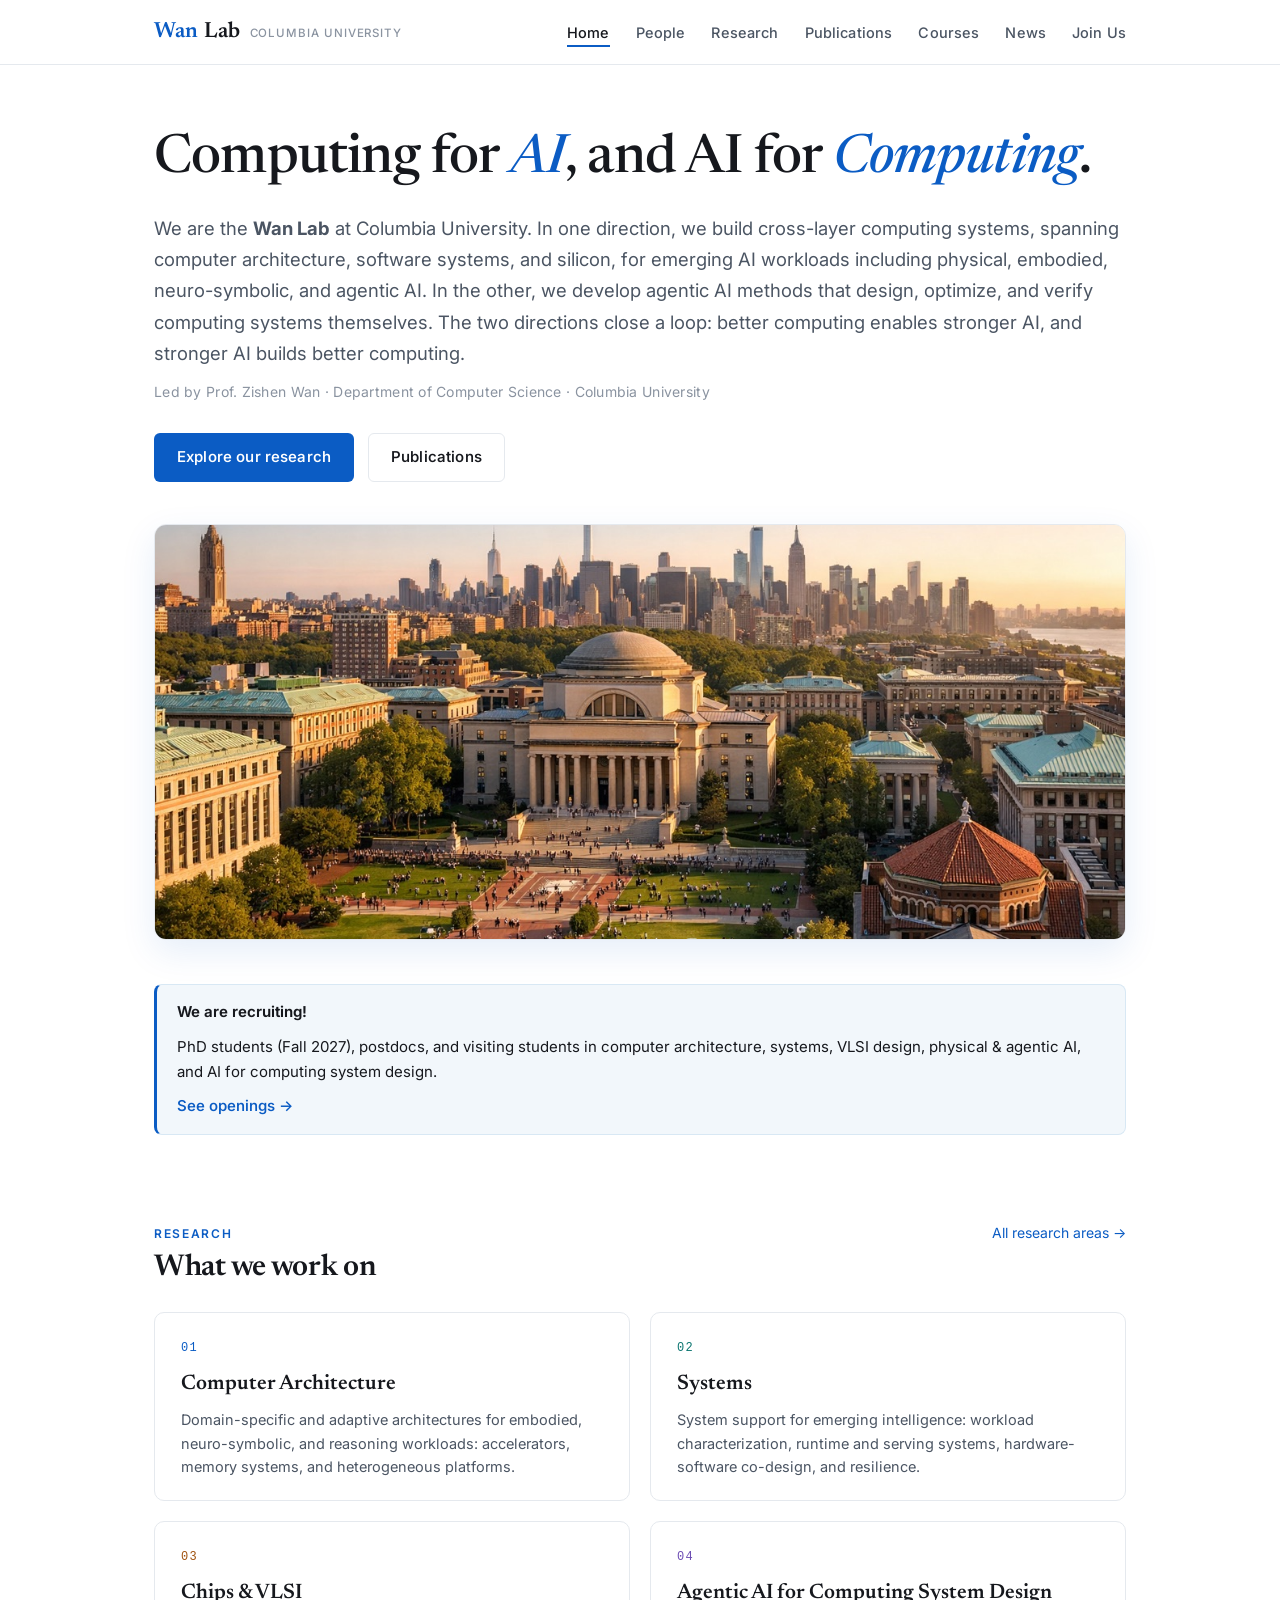
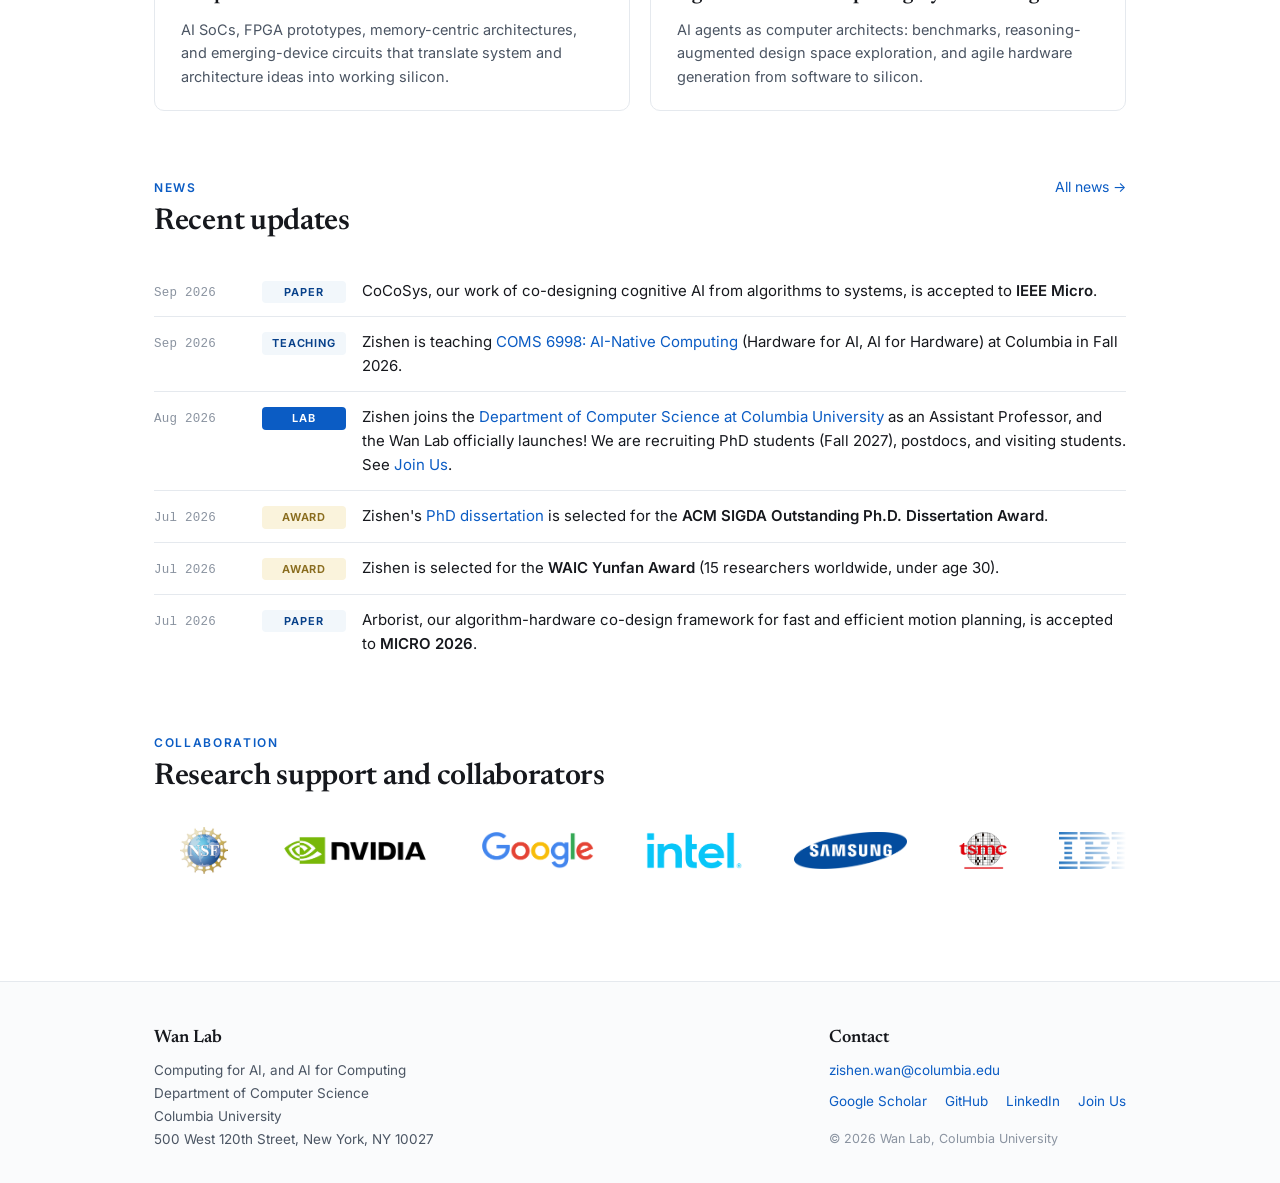
==== index.html @ 8e8afa95 "Add Courses page; NSF to collaborators band - New courses.html rendering data/courses.js: featured c" ====
<!DOCTYPE html>
<html lang="en">
<head>
  <meta charset="utf-8">
  <meta name="viewport" content="width=device-width, initial-scale=1">
  <title>Wan Lab | Columbia University</title>
  <meta name="description" content="The Wan Lab at Columbia University builds computing systems for emerging AI, and develops agentic AI that designs computing systems, across computer architecture, systems, and VLSI design. Led by Prof. Zishen Wan.">
  <meta property="og:title" content="Wan Lab | Columbia University">
  <meta property="og:description" content="Computing for AI, and AI for Computing: cross-layer co-design across architecture, systems, and silicon.">
  <meta property="og:type" content="website">
  <meta property="og:image" content="https://wan-research-group.github.io/assets/columbia_campus.jpg">
  <link rel="icon" type="image/svg+xml" href="assets/favicon.svg">
  <link rel="preconnect" href="https://fonts.googleapis.com">
  <link rel="preconnect" href="https://fonts.gstatic.com" crossorigin>
  <link href="https://fonts.googleapis.com/css2?family=Inter:wght@400;500;600;700&family=Newsreader:ital,opsz,wght@0,6..72,400;0,6..72,500;0,6..72,600;1,6..72,400;1,6..72,500&display=swap" rel="stylesheet">
  <link rel="stylesheet" href="css/site.css?v=20260921">
  <!-- Google tag (gtag.js) -->
  <script async src="https://www.googletagmanager.com/gtag/js?id=G-EWSWCE7MTD"></script>
  <script>
    window.dataLayer = window.dataLayer || [];
    function gtag() { dataLayer.push(arguments); }
    gtag('js', new Date());
    gtag('config', 'G-EWSWCE7MTD');
  </script>
</head>
<body data-page="home">

  <main>
    <section class="hero">
      <div class="wrap">
        <h1>Computing for <em>AI</em>, and AI for <em>Computing</em>.</h1>
        <p class="lede">
          We are the <strong>Wan Lab</strong> at Columbia University.
          In one direction, we build cross-layer computing systems, spanning computer architecture,
          software systems, and silicon, for emerging AI workloads including physical, embodied, neuro-symbolic,
          and agentic AI. In the other, we develop agentic AI methods that design, optimize, and verify
          computing systems themselves. The two directions close a loop: better computing enables
          stronger AI, and stronger AI builds better computing.
        </p>
        <p class="hero-meta">Led by Prof. Zishen Wan · Department of Computer Science · Columbia University</p>
        <div class="hero-actions">
          <a class="btn btn-primary" href="research.html">Explore our research</a>
          <a class="btn btn-ghost" href="publications.html">Publications</a>
        </div>
        <img class="hero-banner" src="assets/columbia_campus.jpg" alt="Columbia University campus with Low Library and the Manhattan skyline at sunset">
        <div class="recruit-banner">
          <strong>We are recruiting!</strong>
          <span>PhD students (Fall 2027), postdocs, and visiting students in computer architecture, systems, VLSI design, physical & agentic AI, and AI for computing system design.</span>
          <a class="recruit-link" href="join.html">See openings →</a>
        </div>
      </div>
    </section>

    <section class="section">
      <div class="wrap">
        <div class="section-head">
          <div>
            <div class="eyebrow">Research</div>
            <h2>What we work on</h2>
          </div>
          <a class="more" href="research.html">All research areas →</a>
        </div>
        <div class="pillars" id="pillars"></div>
      </div>
    </section>

    <section class="section">
      <div class="wrap">
        <div class="section-head">
          <div>
            <div class="eyebrow">News</div>
            <h2>Recent updates</h2>
          </div>
          <a class="more" href="news.html">All news →</a>
        </div>
        <div id="home-news"></div>
      </div>
    </section>

    <section class="section collab-section">
      <div class="wrap">
        <div class="section-head">
          <div>
            <div class="eyebrow">Collaboration</div>
            <h2>Research support and collaborators</h2>
          </div>
        </div>
        <div class="collab-viewport" id="collaborators" aria-label="Organizations we collaborate with or are supported by"></div>
      </div>
    </section>
  </main>

  <script src="data/site.js?v=20260909"></script>
  <script src="data/research.js?v=20260901"></script>
  <script src="data/news.js?v=20260921"></script>
  <script src="js/render.js?v=20260921"></script>
</body>
</html>
---- css/site.css ----
/* ============================================================
   EMBARC Lab — design system
   Minimal academic style: typography-first, white ground,
   a single Columbia-blue accent, generous whitespace.
   ============================================================ */

:root {
  /* color */
  --ink: #16181d;
  --ink-soft: #4b5563;
  --ink-faint: #8a93a0;
  --accent: #0b5cc4;        /* readable Columbia blue for links */
  --accent-deep: #08418a;
  --columbia: #b9d9eb;      /* official Columbia Blue, used as a tint */
  --wash: #f2f7fb;          /* pale blue wash for panels */
  --line: #e5e9ee;
  --bg: #ffffff;
  --gold: #8a6d1f;          /* award text */
  --gold-bg: #faf3dc;

  /* type */
  --serif: "Newsreader", "Source Serif 4", Georgia, "Times New Roman", serif;
  --sans: "Inter", -apple-system, BlinkMacSystemFont, "Segoe UI", Helvetica, Arial, sans-serif;
  --mono: "SF Mono", SFMono-Regular, ui-monospace, Menlo, Consolas, monospace;

  /* layout */
  --max: 1020px;
  --pad: 24px;
}

* { box-sizing: border-box; margin: 0; padding: 0; }

html { scroll-behavior: smooth; }

body {
  font-family: var(--sans);
  font-size: 16px;
  line-height: 1.65;
  color: var(--ink);
  background: var(--bg);
  -webkit-font-smoothing: antialiased;
  text-rendering: optimizeLegibility;
}

img { max-width: 100%; display: block; }

a { color: var(--accent); text-decoration: none; }
a:hover { color: var(--accent-deep); text-decoration: underline; text-underline-offset: 3px; }

::selection { background: var(--columbia); color: var(--ink); }

.wrap { max-width: var(--max); margin: 0 auto; padding: 0 var(--pad); }

/* ---------------- navigation ---------------- */

.nav {
  position: sticky; top: 0; z-index: 50;
  background: rgba(255, 255, 255, 0.92);
  backdrop-filter: blur(10px);
  -webkit-backdrop-filter: blur(10px);
  border-bottom: 1px solid var(--line);
}
.nav-inner {
  max-width: var(--max); margin: 0 auto; padding: 0 var(--pad);
  display: flex; align-items: center; justify-content: space-between;
  height: 64px;
}
.brand {
  font-family: var(--serif);
  font-size: 22px; font-weight: 600; letter-spacing: 0.01em;
  color: var(--ink); text-decoration: none;
  display: flex; align-items: baseline; gap: 9px;
}
.brand:hover { text-decoration: none; color: var(--ink); }
.brand .brand-mark { color: var(--accent); }
.brand .brand-sub {
  font-family: var(--sans); font-size: 11.5px; font-weight: 500;
  color: var(--ink-faint); letter-spacing: 0.08em; text-transform: uppercase;
}
.nav-links { display: flex; gap: 26px; align-items: center; list-style: none; }
.nav-links a {
  position: relative;
  font-size: 14.5px; font-weight: 500; color: var(--ink-soft);
  letter-spacing: 0.01em; padding: 4px 0;
}
.nav-links a::after {
  content: ""; position: absolute; left: 0; right: 0; bottom: -2px; height: 2px;
  background: var(--accent);
  transform: scaleX(0); transform-origin: left center;
  transition: transform 0.18s ease;
}
.nav-links a:hover { color: var(--ink); text-decoration: none; }
.nav-links a:hover::after, .nav-links a.active::after { transform: scaleX(1); }
.nav-links a.active { color: var(--ink); }
.nav-toggle {
  display: none; background: none; border: 0; cursor: pointer;
  padding: 8px; color: var(--ink);
}
.nav-toggle svg { display: block; }

/* ---------------- page scaffolding ---------------- */

main { min-height: 60vh; }

.section { padding: 56px 0 8px; }
.section-head {
  display: flex; align-items: baseline; justify-content: space-between;
  gap: 16px; margin-bottom: 26px;
}
.eyebrow {
  font-size: 12px; font-weight: 600; letter-spacing: 0.14em;
  text-transform: uppercase; color: var(--accent);
  margin-bottom: 6px;
}
h1.page-title, .section-head h2 {
  font-family: var(--serif); font-weight: 600; letter-spacing: -0.01em;
  color: var(--ink);
}
.section-head h2 { font-size: 30px; line-height: 1.2; }
.section-head .more { font-size: 14px; white-space: nowrap; }

.page-head { padding: 64px 0 8px; }
h1.page-title { font-size: 42px; line-height: 1.15; margin-bottom: 14px; }
.page-lede { font-size: 17.5px; color: var(--ink-soft); }

/* ---------------- home hero ---------------- */

.hero { padding: 64px 0 30px; }
.hero-banner {
  width: 100%; aspect-ratio: 21 / 9; object-fit: cover; object-position: center 38%;
  border-radius: 12px; border: 1px solid var(--line);
  box-shadow: 0 12px 34px rgba(11, 92, 196, 0.10);
  margin-top: 42px;
}
@media (max-width: 820px) {
  .hero-banner { aspect-ratio: 16 / 10; margin-top: 28px; }
}
.hero h1 {
  font-family: var(--serif); font-weight: 500;
  font-size: clamp(34px, 5.4vw, 54px);
  line-height: 1.14; letter-spacing: -0.015em;
  margin-bottom: 22px;
}
.hero h1 em { font-style: italic; color: var(--accent); }
.hero p.lede {
  font-size: 18.5px; color: var(--ink-soft); line-height: 1.7;
}
.hero .hero-meta {
  margin-top: 10px; font-size: 14px; color: var(--ink-faint); letter-spacing: 0.02em;
}
.hero-actions { margin-top: 30px; display: flex; gap: 14px; flex-wrap: wrap; }

.btn {
  display: inline-block; padding: 11px 22px; border-radius: 6px;
  font-size: 15px; font-weight: 550; letter-spacing: 0.01em;
  border: 1px solid transparent; transition: all 0.15s ease;
}
.btn:hover { text-decoration: none; }
.btn-primary { background: var(--accent); color: #fff; }
.btn-primary:hover { background: var(--accent-deep); color: #fff; }
.btn-ghost { border-color: var(--line); color: var(--ink); background: #fff; }
.btn-ghost:hover { border-color: var(--ink-faint); color: var(--ink); }

.recruit-banner {
  margin-top: 44px;
  background: var(--wash);
  border: 1px solid #d8e8f4;
  border-left: 3px solid var(--accent);
  border-radius: 8px;
  padding: 15px 20px;
  font-size: 15px; color: var(--ink);
  display: flex; gap: 10px; align-items: baseline; flex-wrap: wrap;
}
.recruit-banner strong { font-weight: 650; }
.recruit-banner .recruit-link { flex-basis: 100%; font-weight: 550; }

/* ---------------- research pillars ---------------- */

.pillars { display: grid; grid-template-columns: 1fr 1fr; gap: 20px; }
.pillar {
  border: 1px solid var(--line); border-radius: 10px;
  padding: 26px 26px 22px; background: #fff;
  transition: border-color 0.15s ease, box-shadow 0.15s ease, transform 0.15s ease;
  display: block; color: var(--ink);
}
.pillar:hover {
  text-decoration: none; color: var(--ink);
  border-color: #c4d6e6; box-shadow: 0 6px 18px rgba(11, 92, 196, 0.08);
  transform: translateY(-2px);
}
.pillar .pillar-num {
  font-family: var(--mono); font-size: 12px; color: var(--area-color, var(--accent));
  letter-spacing: 0.1em; margin-bottom: 12px;
}
.pillar h3 {
  font-family: var(--serif); font-size: 21px; font-weight: 600;
  line-height: 1.3; margin-bottom: 10px;
}
.pillar p { font-size: 14.5px; color: var(--ink-soft); line-height: 1.62; }

/* ---------------- research page ---------------- */

.research-block {
  padding: 40px 0;
  border-top: 1px solid var(--line);
  scroll-margin-top: 80px;
}
.research-figure-top { margin: 14px 0 34px; }
.research-pillars { margin-bottom: 48px; }
.research-block h2 {
  font-family: var(--serif); font-size: 27px; font-weight: 600;
  line-height: 1.25; margin-bottom: 6px;
}
.research-sub {
  font-size: 13px; font-weight: 600; letter-spacing: 0.08em;
  text-transform: uppercase; color: var(--area-color, var(--accent)); margin-bottom: 12px;
}
.research-block .research-long { color: var(--ink-soft); margin-bottom: 16px; }
.keywords { display: flex; flex-wrap: wrap; gap: 8px; margin-bottom: 20px; }
.keyword {
  font-size: 12.5px; font-weight: 550; color: var(--accent-deep);
  background: var(--wash); border: 1px solid #d8e8f4;
  padding: 3px 11px; border-radius: 999px;
  color: var(--area-color, var(--accent-deep));
  background: color-mix(in srgb, var(--area-color, var(--accent)) 7%, #fff);
  border-color: color-mix(in srgb, var(--area-color, var(--accent)) 24%, #fff);
}
.rep-pubs { border-left: 2px solid var(--line); padding-left: 18px; display: grid; gap: 10px; }
.research-block .rep-pubs {
  border-left-color: color-mix(in srgb, var(--area-color, var(--accent)) 30%, #fff);
}
.research-more {
  display: inline-block; margin-top: 16px;
  font-size: 14px; font-weight: 550;
}
.rep-pub { font-size: 14.5px; line-height: 1.55; }
.rep-pub .rep-venue {
  font-family: var(--mono); font-size: 11.5px; color: var(--ink-faint);
  margin-left: 6px; white-space: nowrap;
}
.research-figure { margin: 34px 0 8px; }
.research-figure img { border: 1px solid var(--line); border-radius: 10px; }
.research-figure figcaption {
  font-size: 13px; color: var(--ink-faint); margin-top: 10px; text-align: center;
}

/* ---------------- news ---------------- */

.news-list { display: grid; gap: 0; }
.news-item {
  display: grid; grid-template-columns: 92px 84px 1fr; gap: 16px;
  padding: 13px 0; border-bottom: 1px solid var(--line);
  font-size: 15px; align-items: baseline;
}
.news-item:last-child { border-bottom: 0; }
.news-date {
  font-family: var(--mono); font-size: 12.5px; color: var(--ink-faint);
  white-space: nowrap; letter-spacing: 0.02em;
}
.news-tag {
  font-size: 11px; font-weight: 650; letter-spacing: 0.08em;
  text-transform: uppercase; text-align: center;
  padding: 2px 0; border-radius: 4px;
  color: var(--accent-deep); background: var(--wash);
  align-self: start; margin-top: 2px;
}
.news-tag[data-tag="Award"] { color: var(--gold); background: var(--gold-bg); }
.news-tag[data-tag="Lab"] { color: #fff; background: var(--accent); }
.news-text { color: var(--ink); line-height: 1.6; }
.news-text b { font-weight: 600; }

/* ---------------- publications ---------------- */

.pub-controls {
  display: flex; flex-wrap: wrap; gap: 8px; align-items: center;
  padding: 18px 0 6px;
}
.pub-filter {
  font-size: 13.5px; font-weight: 550; color: var(--ink-soft);
  background: #fff; border: 1px solid var(--line); border-radius: 999px;
  padding: 6px 15px; cursor: pointer; transition: all 0.12s ease;
  font-family: var(--sans);
}
.pub-filter:hover { border-color: var(--ink-faint); color: var(--ink); }
.pub-filter.active {
  background: var(--accent); border-color: var(--accent); color: #fff;
}
.pub-filter-count {
  margin-left: 7px; font-size: 11px; font-weight: 500;
  color: var(--ink-faint); letter-spacing: 0;
}
.pub-filter.active .pub-filter-count { color: rgba(255, 255, 255, 0.75); }
.pub-search {
  font-family: var(--sans); font-size: 13.5px; color: var(--ink);
  border: 1px solid var(--line); border-radius: 999px;
  padding: 6px 15px; width: 220px; background: #fff;
  transition: border-color 0.12s ease;
}
.pub-search:focus { outline: none; border-color: var(--accent); }
.pub-search::placeholder { color: var(--ink-faint); }
.pub-count { font-size: 13px; color: var(--ink-faint); margin-left: auto; }
.pub-empty { padding: 30px 0; color: var(--ink-faint); font-size: 15px; }

@media (max-width: 820px) {
  .pub-search { width: 100%; }
}

.pub-year {
  font-family: var(--serif); font-size: 24px; font-weight: 600;
  padding: 34px 0 4px; color: var(--ink);
  display: flex; align-items: center; gap: 14px;
}
.pub-year::after { content: ""; flex: 1; height: 1px; background: var(--line); order: 0; }
.pub-year-count {
  order: 1; font-family: var(--sans); font-size: 12.5px; font-weight: 500;
  color: var(--ink-faint); white-space: nowrap; letter-spacing: 0.02em;
}

/* Published work carries a pale Columbia-blue spine; preprints a neutral one. */
.pub-item {
  padding: 16px 0 16px 16px; border-bottom: 1px solid #f0f2f5;
  border-left: 2px solid var(--columbia);
}
.pub-item.is-preprint { border-left-color: var(--line); }
.pub-item.is-preprint .venue-badge {
  color: var(--ink-soft); background: #f3f5f8; border-color: var(--line);
}
.pub-item:last-child { border-bottom: 0; }
.pub-title {
  font-size: 16.5px; font-weight: 600; line-height: 1.45;
  color: var(--ink); margin-bottom: 3px;
}
.pub-title a { color: var(--ink); }
.pub-title a:hover { color: var(--accent-deep); }
.pub-authors { font-size: 14px; color: var(--ink-soft); line-height: 1.55; }
.pub-authors b { color: var(--ink); font-weight: 600; }
.pub-meta {
  display: flex; flex-wrap: wrap; gap: 8px; align-items: center;
  margin-top: 7px; font-size: 13px;
}
.venue-badge {
  font-family: var(--mono); font-size: 11.5px; font-weight: 600;
  color: var(--accent-deep); background: var(--wash);
  border: 1px solid #d8e8f4; border-radius: 4px; padding: 1.5px 8px;
  letter-spacing: 0.02em; white-space: nowrap;
}
.award-badge {
  font-size: 12px; font-weight: 600; color: var(--gold);
  background: var(--gold-bg); border-radius: 4px; padding: 1.5px 9px;
}
.award-badge::before { content: "🏆 "; font-size: 11px; }
.pub-note { font-size: 12.5px; color: var(--ink-faint); font-style: italic; }
.pub-links { display: flex; flex-wrap: wrap; gap: 4px 12px; font-size: 13px; }
.pub-links a { font-weight: 550; }

/* Clickable research-area chips on each publication. */
.pub-tags { display: flex; flex-wrap: wrap; gap: 6px; margin-top: 9px; }
.area-chip {
  font-size: 11.5px; font-weight: 600; letter-spacing: 0.02em;
  color: var(--chip, var(--accent-deep));
  background: var(--wash);
  background: color-mix(in srgb, var(--chip, var(--accent)) 7%, #fff);
  border: 1px solid #d8e8f4;
  border-color: color-mix(in srgb, var(--chip, var(--accent)) 26%, #fff);
  border-radius: 999px; padding: 2px 10px;
  transition: background-color 0.12s ease, border-color 0.12s ease;
}
.area-chip:hover {
  text-decoration: none;
  color: var(--chip, var(--accent-deep));
  background: color-mix(in srgb, var(--chip, var(--accent)) 13%, #fff);
  border-color: color-mix(in srgb, var(--chip, var(--accent)) 42%, #fff);
}

.book-card {
  border: 1px solid var(--line); border-radius: 10px; padding: 22px 24px;
  margin-bottom: 16px;
}
.book-card h3 { font-family: var(--serif); font-size: 19px; font-weight: 600; margin-bottom: 4px; }
.book-card .book-meta { font-size: 13.5px; color: var(--ink-faint); margin-bottom: 8px; }
.book-card p { font-size: 14.5px; color: var(--ink-soft); }
.book-card .pub-links { margin-top: 8px; }

/* ---------------- collaborators marquee (home) ---------------- */

.collab-section .section-head { margin-bottom: 14px; }
.collab-viewport { position: relative; overflow: hidden; }
.collab-viewport::before,
.collab-viewport::after {
  content: ""; position: absolute; top: 0; bottom: 0; width: 70px;
  z-index: 1; pointer-events: none;
}
.collab-viewport::before { left: 0; background: linear-gradient(90deg, var(--bg), rgba(255, 255, 255, 0)); }
.collab-viewport::after { right: 0; background: linear-gradient(270deg, var(--bg), rgba(255, 255, 255, 0)); }
.collab-track {
  display: flex; width: max-content; align-items: center;
  padding: 16px 0;
  animation: collab-scroll 55s linear infinite;
}
.collab-viewport:hover .collab-track { animation-play-state: paused; }
.collab-item {
  padding: 0 26px;
  display: flex; align-items: center; justify-content: center;
  min-height: 52px;
  font-size: 15.5px; font-weight: 600; letter-spacing: 0.03em;
  color: var(--ink-faint); white-space: nowrap;
}
.collab-item img {
  max-height: 38px; max-width: 150px; width: auto; height: auto;
  display: block; filter: saturate(0.95);
}
/* Compact square seals need extra height to match wordmark presence */
.collab-item img[src*="nsf"] { max-height: 48px; }
@keyframes collab-scroll {
  from { transform: translateX(0); }
  to { transform: translateX(-50%); }
}
@media (prefers-reduced-motion: reduce) {
  .collab-track { animation: none; }
  .collab-viewport { overflow-x: auto; }
}

/* ---------------- people ---------------- */

.pi-card {
  display: grid; grid-template-columns: 240px 1fr; gap: 40px;
  padding: 10px 0 26px; align-items: start;
}
.pi-photo img {
  border-radius: 10px; aspect-ratio: 4 / 5; object-fit: cover;
  border: 1px solid var(--line);
}
.pi-name { font-family: var(--serif); font-size: 28px; font-weight: 600; margin-bottom: 2px; }
.pi-role { font-size: 15px; color: var(--ink-soft); margin-bottom: 14px; }
.pi-bio p { font-size: 15px; color: var(--ink-soft); margin-bottom: 12px; }
.pi-links { display: flex; flex-wrap: wrap; gap: 6px 16px; font-size: 14px; margin-top: 6px; }
.pi-email { font-family: var(--mono); font-size: 13.5px; color: var(--ink-soft); margin-top: 8px; }
.pi-office { font-family: var(--mono); font-size: 13.5px; color: var(--ink-soft); margin-top: 3px; }

.people-group { padding: 26px 0 6px; }
.people-group h2 {
  font-family: var(--serif); font-size: 23px; font-weight: 600; margin-bottom: 18px;
  display: flex; align-items: center; gap: 14px;
}
.people-group h2::after { content: ""; flex: 1; height: 1px; background: var(--line); }
.people-grid { display: grid; grid-template-columns: repeat(auto-fill, minmax(210px, 1fr)); gap: 20px; }
.person {
  border: 1px solid var(--line); border-radius: 10px; padding: 18px;
  text-align: center;
  transition: border-color 0.15s ease, box-shadow 0.15s ease, transform 0.15s ease;
}
.person:hover {
  border-color: #c4d6e6; box-shadow: 0 6px 18px rgba(11, 92, 196, 0.07);
  transform: translateY(-2px);
}
.person .avatar {
  width: 96px; height: 96px; border-radius: 50%; object-fit: cover;
  margin: 0 auto 12px; border: 1px solid var(--line);
}
.person .monogram {
  width: 96px; height: 96px; border-radius: 50%;
  margin: 0 auto 12px; background: var(--wash); color: var(--accent);
  display: flex; align-items: center; justify-content: center;
  font-family: var(--serif); font-size: 32px; font-weight: 600;
}
.person h3 { font-size: 16px; font-weight: 600; }
.person .person-role { font-size: 13px; color: var(--ink-faint); margin: 2px 0 6px; }
.person .person-note {
  font-size: 12px; color: var(--accent-deep); background: var(--wash);
  border-radius: 999px; padding: 2px 10px; display: inline-block; margin: -2px 0 6px;
}
.person .person-edu { font-size: 12.5px; color: var(--ink-faint); margin-bottom: 6px; }
.person .person-interests { font-size: 13px; color: var(--ink-soft); }
.person .person-links { margin-top: 8px; font-size: 13px; display: flex; justify-content: center; gap: 10px; flex-wrap: wrap; }

.group-note { font-size: 14px; color: var(--ink-faint); margin: -8px 0 16px; }

.table-scroll { overflow-x: auto; }
.mentee-table {
  width: 100%; border-collapse: collapse; font-size: 13.5px;
}
.mentee-table th {
  text-align: left; font-size: 11px; font-weight: 650; letter-spacing: 0.08em;
  text-transform: uppercase; color: var(--ink-faint);
  padding: 8px 10px 8px 0; border-bottom: 1px solid var(--line);
  white-space: nowrap;
}
.mentee-table td {
  padding: 9px 10px 9px 0; border-bottom: 1px solid #f0f2f5;
  vertical-align: top; color: var(--ink-soft); line-height: 1.5;
  white-space: nowrap;
}
.mentee-table th:last-child, .mentee-table td:last-child { padding-right: 0; }
.mentee-table tr:last-child td { border-bottom: 0; }
.mentee-table .mentee-name { font-weight: 600; color: var(--ink); }
.mentee-table .mentee-years {
  font-family: var(--mono); font-size: 11.5px; color: var(--ink-faint);
}
.mentee-table .mentee-highlight { font-size: 12px; }

.join-cta-card {
  background: var(--wash); border: 1px solid #d8e8f4; border-radius: 10px;
  padding: 26px 28px; margin: 26px 0;
}
.join-cta-card h3 { font-family: var(--serif); font-size: 21px; font-weight: 600; margin-bottom: 8px; }
.join-cta-card p { font-size: 15px; color: var(--ink-soft); }
.join-cta-card .btn { margin-top: 14px; }

/* ---------------- join page ---------------- */

.join-section { padding: 30px 0 4px; }
.join-section h2 {
  font-family: var(--serif); font-size: 25px; font-weight: 600; margin-bottom: 12px;
}
.join-section p, .join-section li { font-size: 15.5px; color: var(--ink-soft); }
.join-section p { margin-bottom: 12px; }
.join-section ul { padding-left: 22px; margin-bottom: 12px; }
.join-section li { margin-bottom: 7px; }
.join-section li::marker { color: var(--accent); }

.role-cards { display: grid; grid-template-columns: 1fr 1fr; gap: 18px; margin: 8px 0 12px; }
.role-card { border: 1px solid var(--line); border-radius: 10px; padding: 22px 24px; }
.role-card h3 { font-family: var(--serif); font-size: 19px; font-weight: 600; margin-bottom: 8px; }
.role-card p { font-size: 14.5px; color: var(--ink-soft); margin-bottom: 8px; }
.role-card .role-how { font-size: 13.5px; color: var(--ink); background: var(--wash); border-radius: 6px; padding: 9px 13px; }
.role-card .role-how b { font-weight: 600; }

.callout {
  border-left: 3px solid var(--accent); background: var(--wash);
  border-radius: 0 8px 8px 0; padding: 14px 18px; margin: 16px 0;
  font-size: 14.5px; color: var(--ink);
}
.callout code, .mono { font-family: var(--mono); font-size: 0.92em; background: #e8f0f8; border-radius: 4px; padding: 1px 6px; }

/* ---------------- courses ---------------- */

.course-card {
  border: 1px solid var(--line); border-radius: 12px;
  background: #fff; padding: 30px 32px 32px; margin-top: 10px;
}
.course-term {
  display: flex; flex-wrap: wrap; align-items: center; gap: 10px;
  font-size: 13px; color: var(--ink-faint); margin-bottom: 14px;
}
.course-term-badge {
  background: var(--accent); color: #fff; border-radius: 999px;
  padding: 3px 12px; font-size: 12px; font-weight: 600; letter-spacing: 0.03em;
}
.course-term span + span::before { content: "·"; margin-right: 10px; }
.course-title {
  font-family: var(--serif); font-size: 30px; font-weight: 600;
  line-height: 1.2; color: var(--ink);
}
.course-title .course-code {
  display: block; font-family: var(--mono); font-size: 13px; font-weight: 600;
  letter-spacing: 0.08em; color: var(--accent); margin-bottom: 8px;
}
.course-sub {
  font-family: var(--serif); font-style: italic; font-size: 17px;
  color: var(--ink-soft); margin-top: 6px;
}
.course-blurb {
  font-size: 15.5px; color: var(--ink-soft); line-height: 1.7; margin-top: 16px;
}

.course-meta {
  display: grid; grid-template-columns: repeat(3, 1fr); gap: 1px;
  background: var(--line); border: 1px solid var(--line);
  border-radius: 8px; overflow: hidden; margin-top: 24px;
}
.course-meta-item { background: var(--wash); padding: 12px 16px; }
.course-meta dt {
  font-size: 11px; font-weight: 650; letter-spacing: 0.08em;
  text-transform: uppercase; color: var(--ink-faint); margin-bottom: 3px;
}
.course-meta dd { font-size: 14px; color: var(--ink); }

.course-modules { display: grid; grid-template-columns: 1fr 1fr; gap: 16px; margin-top: 24px; }
.course-module {
  border: 1px solid var(--line); border-left: 3px solid var(--area-color, var(--accent));
  border-radius: 8px; padding: 18px 20px;
}
.course-module-num {
  font-family: var(--mono); font-size: 11.5px; letter-spacing: 0.1em;
  color: var(--area-color, var(--accent)); margin-bottom: 8px;
}
.course-module h3 { font-family: var(--serif); font-size: 18px; font-weight: 600; margin-bottom: 6px; }
.course-module p { font-size: 14px; color: var(--ink-soft); line-height: 1.6; }

.course-topics { margin-top: 24px; margin-bottom: 24px; }

.past-courses { display: grid; gap: 0; }
.past-course {
  display: grid; grid-template-columns: 110px 1fr; gap: 16px;
  padding: 14px 0; border-bottom: 1px solid var(--line); align-items: baseline;
}
.past-course:last-child { border-bottom: 0; }
.past-course-term {
  font-family: var(--mono); font-size: 12.5px; color: var(--ink-faint);
  letter-spacing: 0.02em;
}
.past-course-title { display: block; font-size: 15.5px; font-weight: 600; color: var(--ink); }
.past-course-title a { color: var(--ink); }
.past-course-title a:hover { color: var(--accent-deep); }
.past-course-meta { display: block; font-size: 13.5px; color: var(--ink-faint); margin-top: 2px; }

/* ---------------- footer ---------------- */

.footer {
  margin-top: 80px; border-top: 1px solid var(--line);
  background: #fafbfc;
  padding: 42px 0 34px;
}
.footer-inner {
  max-width: var(--max); margin: 0 auto; padding: 0 var(--pad);
  display: flex; justify-content: space-between; gap: 30px; flex-wrap: wrap;
}
.footer h4 {
  font-family: var(--serif); font-size: 18px; font-weight: 600; margin-bottom: 6px;
}
.footer p { font-size: 13.5px; color: var(--ink-soft); line-height: 1.7; }
.footer .footer-links { display: flex; gap: 18px; flex-wrap: wrap; font-size: 13.5px; margin-top: 8px; }
.footer .footer-note { font-size: 12.5px; color: var(--ink-faint); margin-top: 16px; }

/* ---------------- responsive ---------------- */

@media (max-width: 820px) {
  .pillars { grid-template-columns: 1fr; }
  .role-cards { grid-template-columns: 1fr; }
  .pi-card { grid-template-columns: 1fr; gap: 24px; }
  .pi-photo { max-width: 240px; }

  .nav-toggle { display: block; }
  .nav-links {
    display: none;
    position: absolute; top: 64px; left: 0; right: 0;
    flex-direction: column; gap: 0; align-items: stretch;
    background: #fff; border-bottom: 1px solid var(--line);
    padding: 8px 0;
    box-shadow: 0 12px 24px rgba(20, 30, 40, 0.07);
  }
  .nav-links.open { display: flex; }
  .nav-links a {
    padding: 13px var(--pad); border-bottom: 0; font-size: 15.5px;
  }
  .nav-links a::after { display: none; }
  .nav-links a.active { background: var(--wash); border-bottom: 0; }

  .course-card { padding: 24px 22px 26px; }
  .course-title { font-size: 25px; }
  .course-meta { grid-template-columns: 1fr; }
  .course-modules { grid-template-columns: 1fr; }
  .past-course { grid-template-columns: 1fr; gap: 4px; }

  .hero { padding: 56px 0 20px; }
  .news-item { grid-template-columns: 84px 1fr; }
  .news-item .news-tag { display: none; }
  h1.page-title { font-size: 34px; }
}

@media (max-width: 480px) {
  .brand .brand-sub { display: none; }
  .news-item { grid-template-columns: 76px 1fr; gap: 12px; }
}

/* ---------------- reduced motion ---------------- */
@media (prefers-reduced-motion: reduce) {
  html { scroll-behavior: auto; }
  *, *::before, *::after {
    transition-duration: 0.01ms !important;
    animation-duration: 0.01ms !important;
  }
}

/* ---------------- print ---------------- */
@media print {
  .nav, .footer, .hero-actions, .pub-controls { display: none; }
}
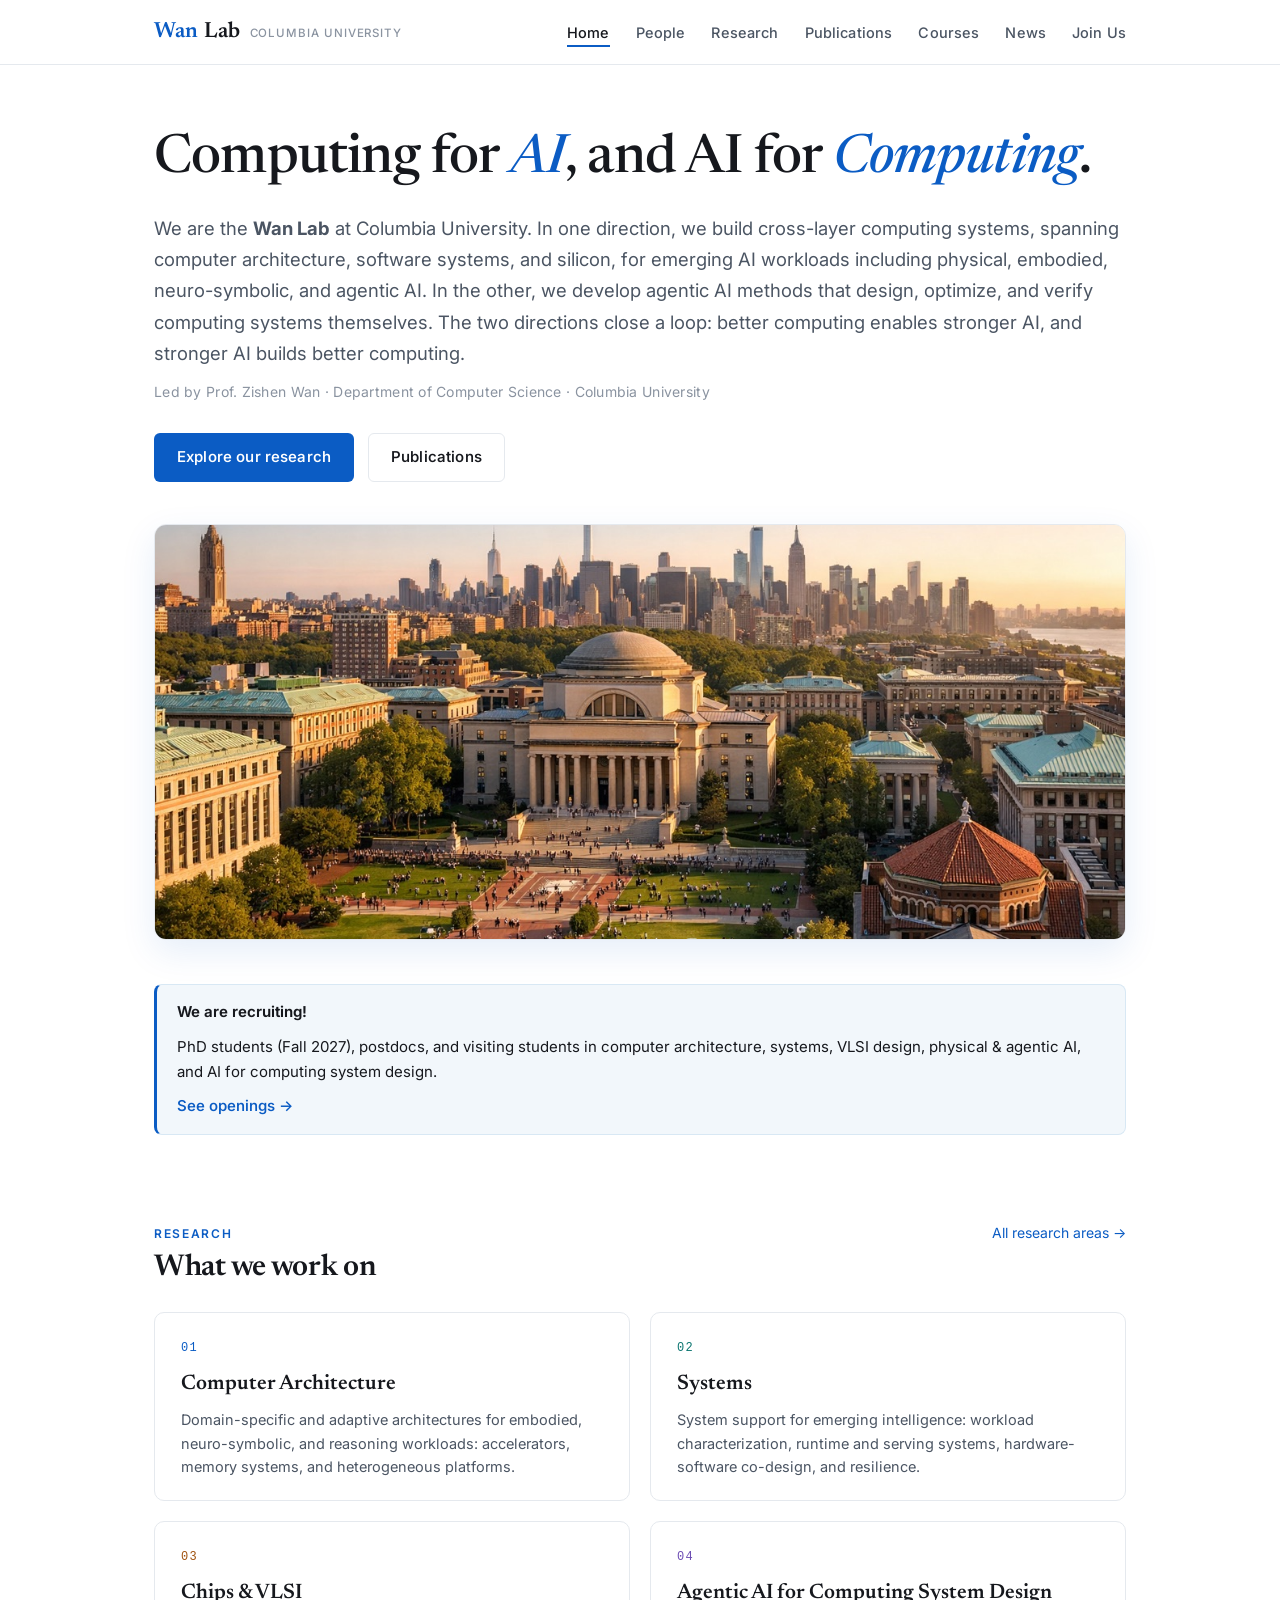
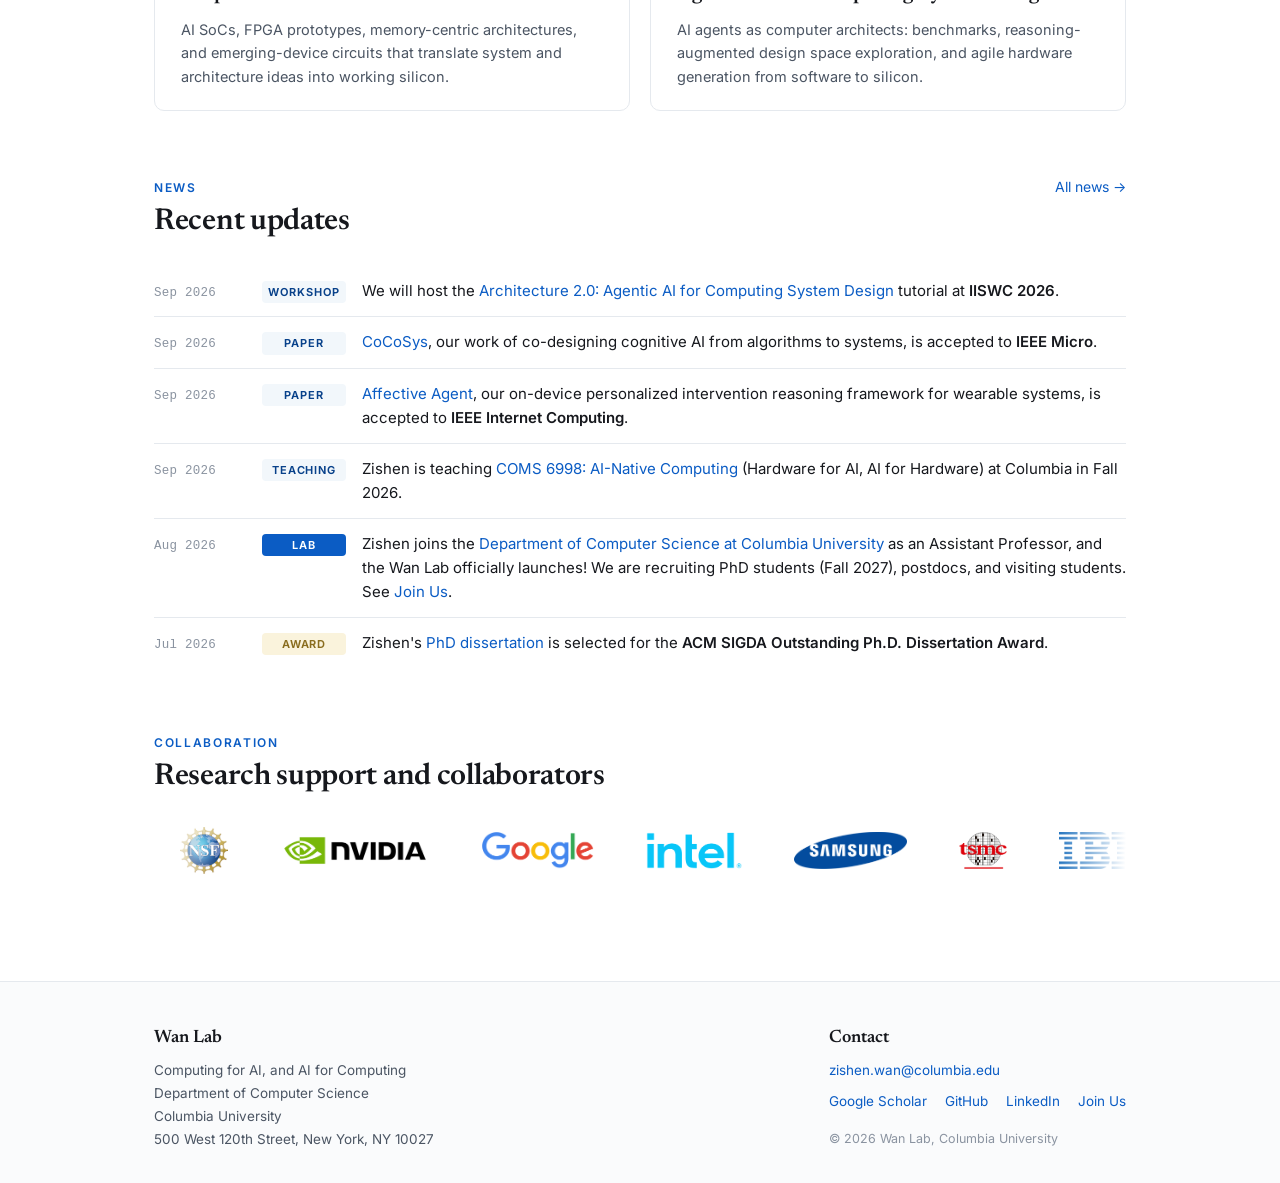
==== commit 0828350b: "Sync publications and news with Google Scholar and the PI homepage - New paper: Measure Before You M" ====
--- a/index.html
+++ b/index.html
@@ -92,7 +92,7 @@
 
   <script src="data/site.js?v=20260909"></script>
   <script src="data/research.js?v=20260901"></script>
-  <script src="data/news.js?v=20260921"></script>
+  <script src="data/news.js?v=20260922"></script>
   <script src="js/render.js?v=20260921"></script>
 </body>
 </html>
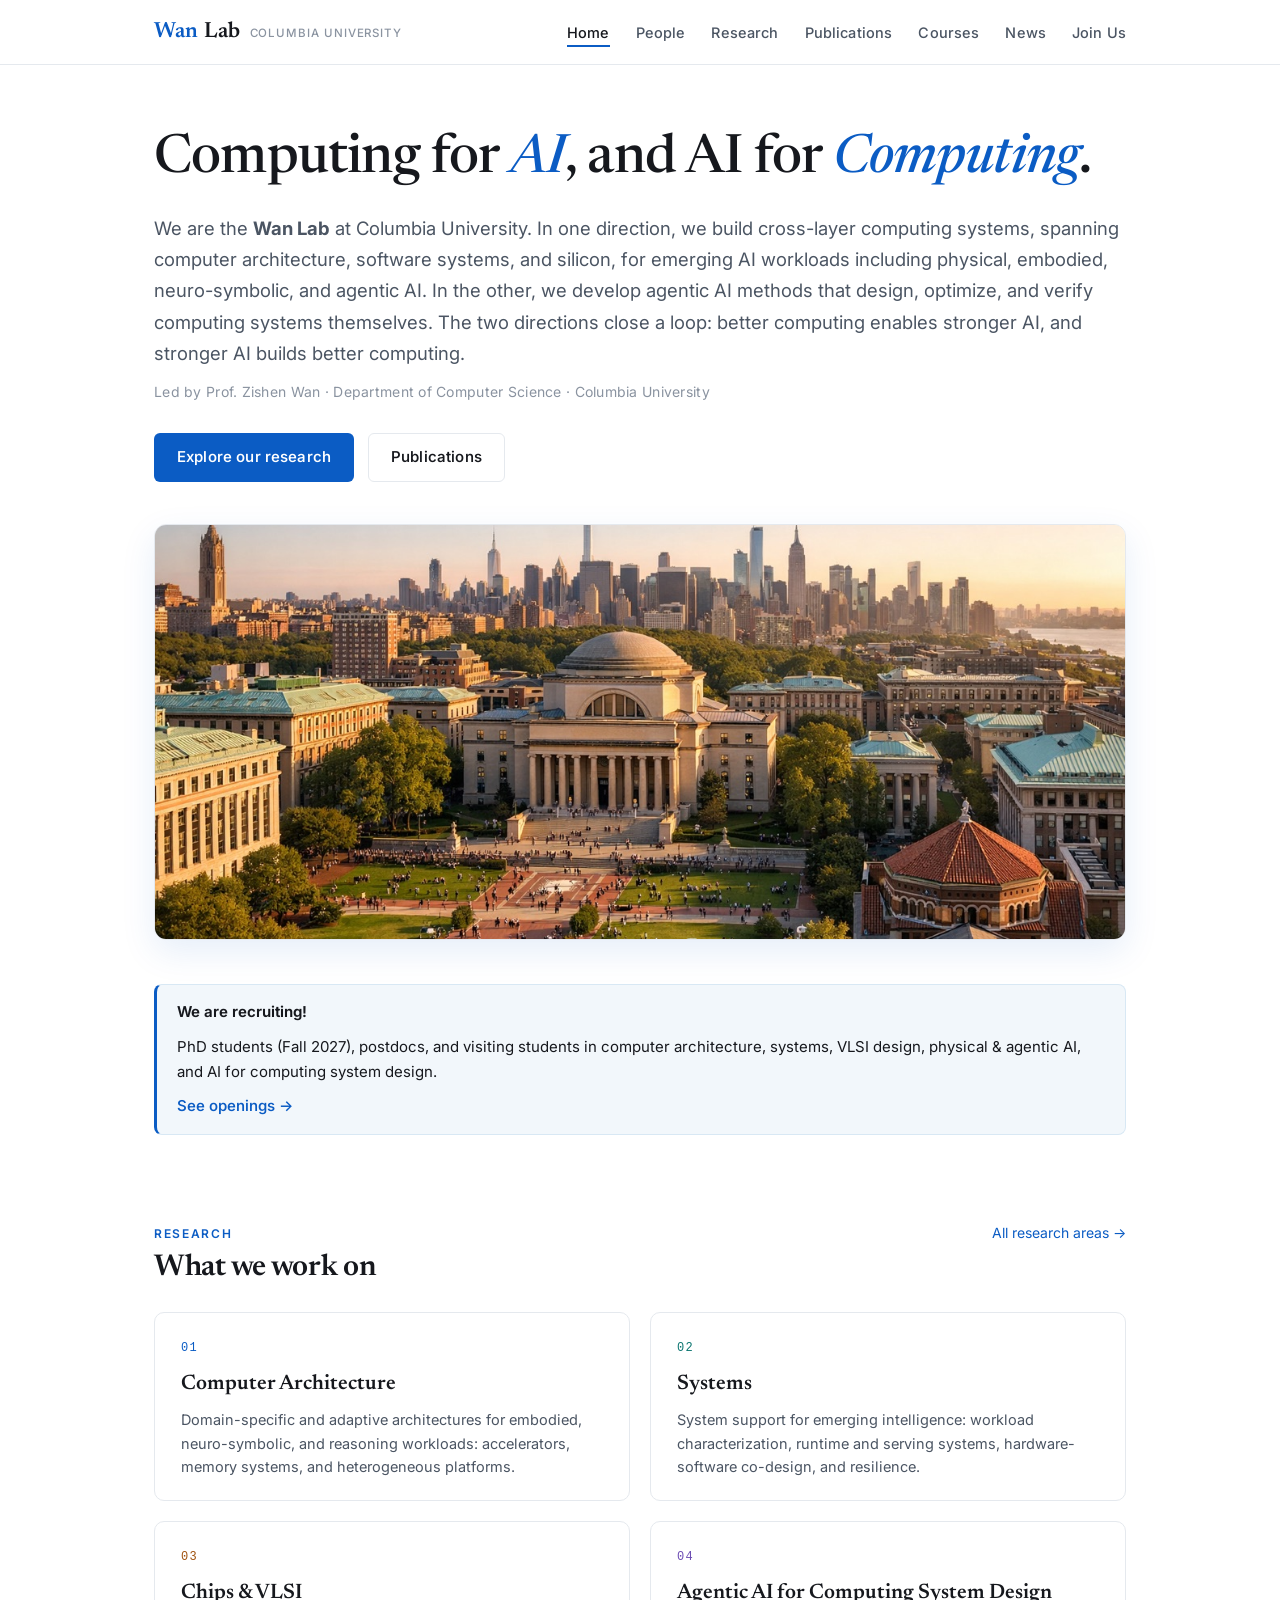
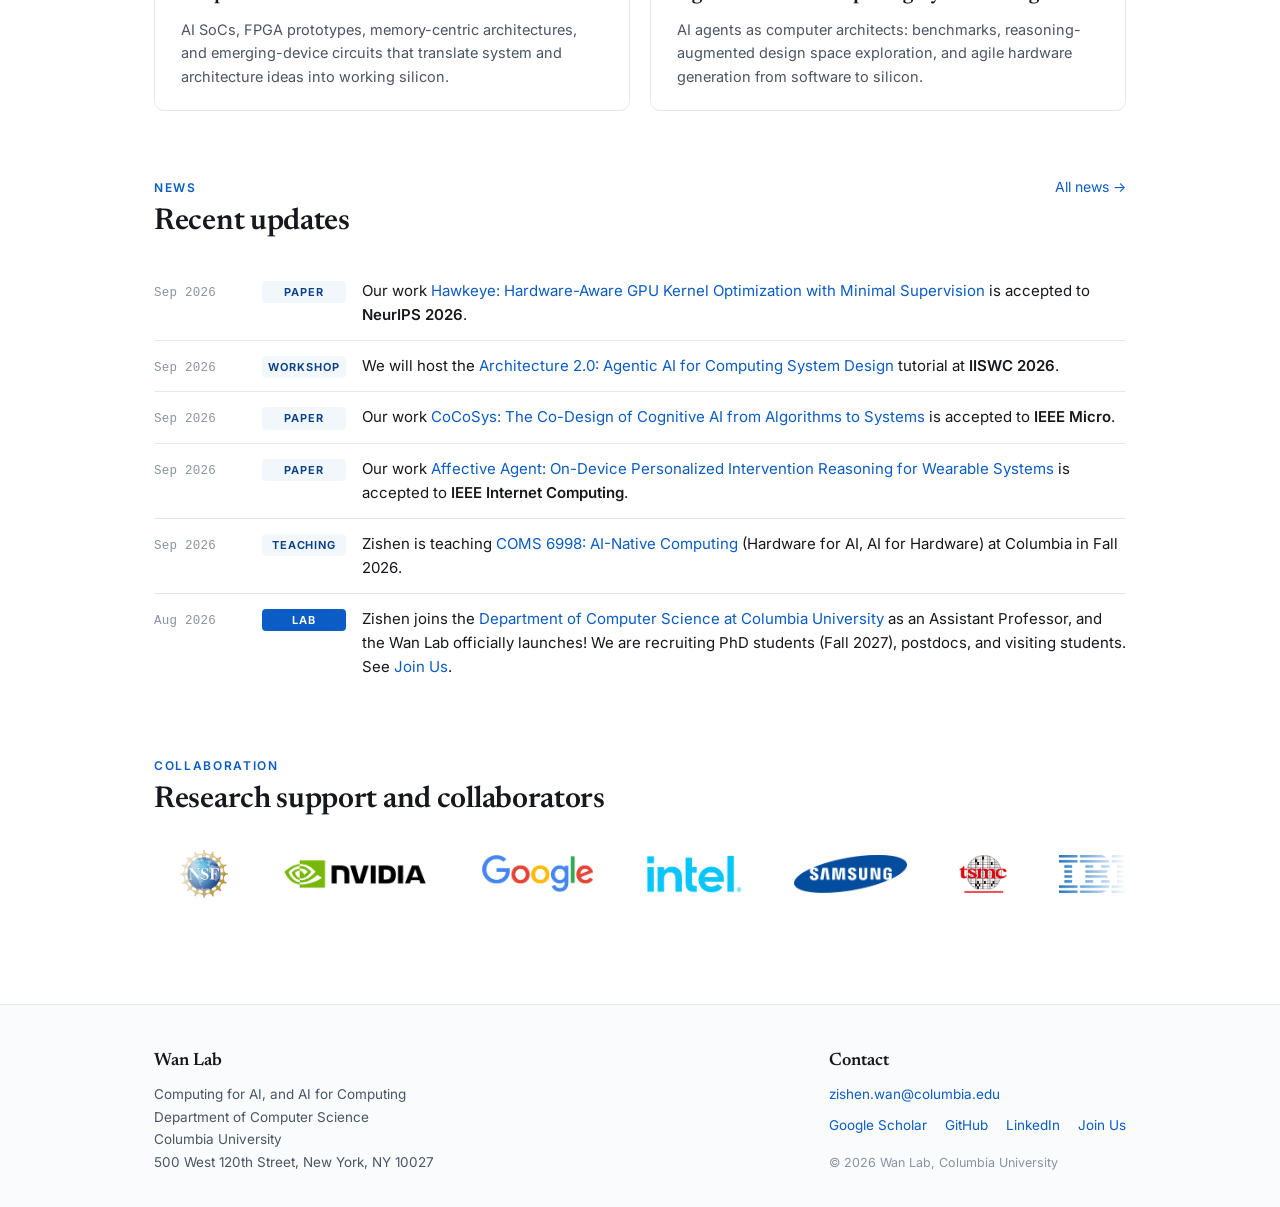
==== commit e55ca8fd: "Hawkeye accepted to NeurIPS; unify paper news phrasing - Hawkeye moves from an ICML workshop to Neur" ====
--- a/index.html
+++ b/index.html
@@ -91,8 +91,8 @@
   </main>
 
   <script src="data/site.js?v=20260909"></script>
-  <script src="data/research.js?v=20260901"></script>
-  <script src="data/news.js?v=20260922"></script>
+  <script src="data/research.js?v=20260924"></script>
+  <script src="data/news.js?v=20260924"></script>
   <script src="js/render.js?v=20260921"></script>
 </body>
 </html>
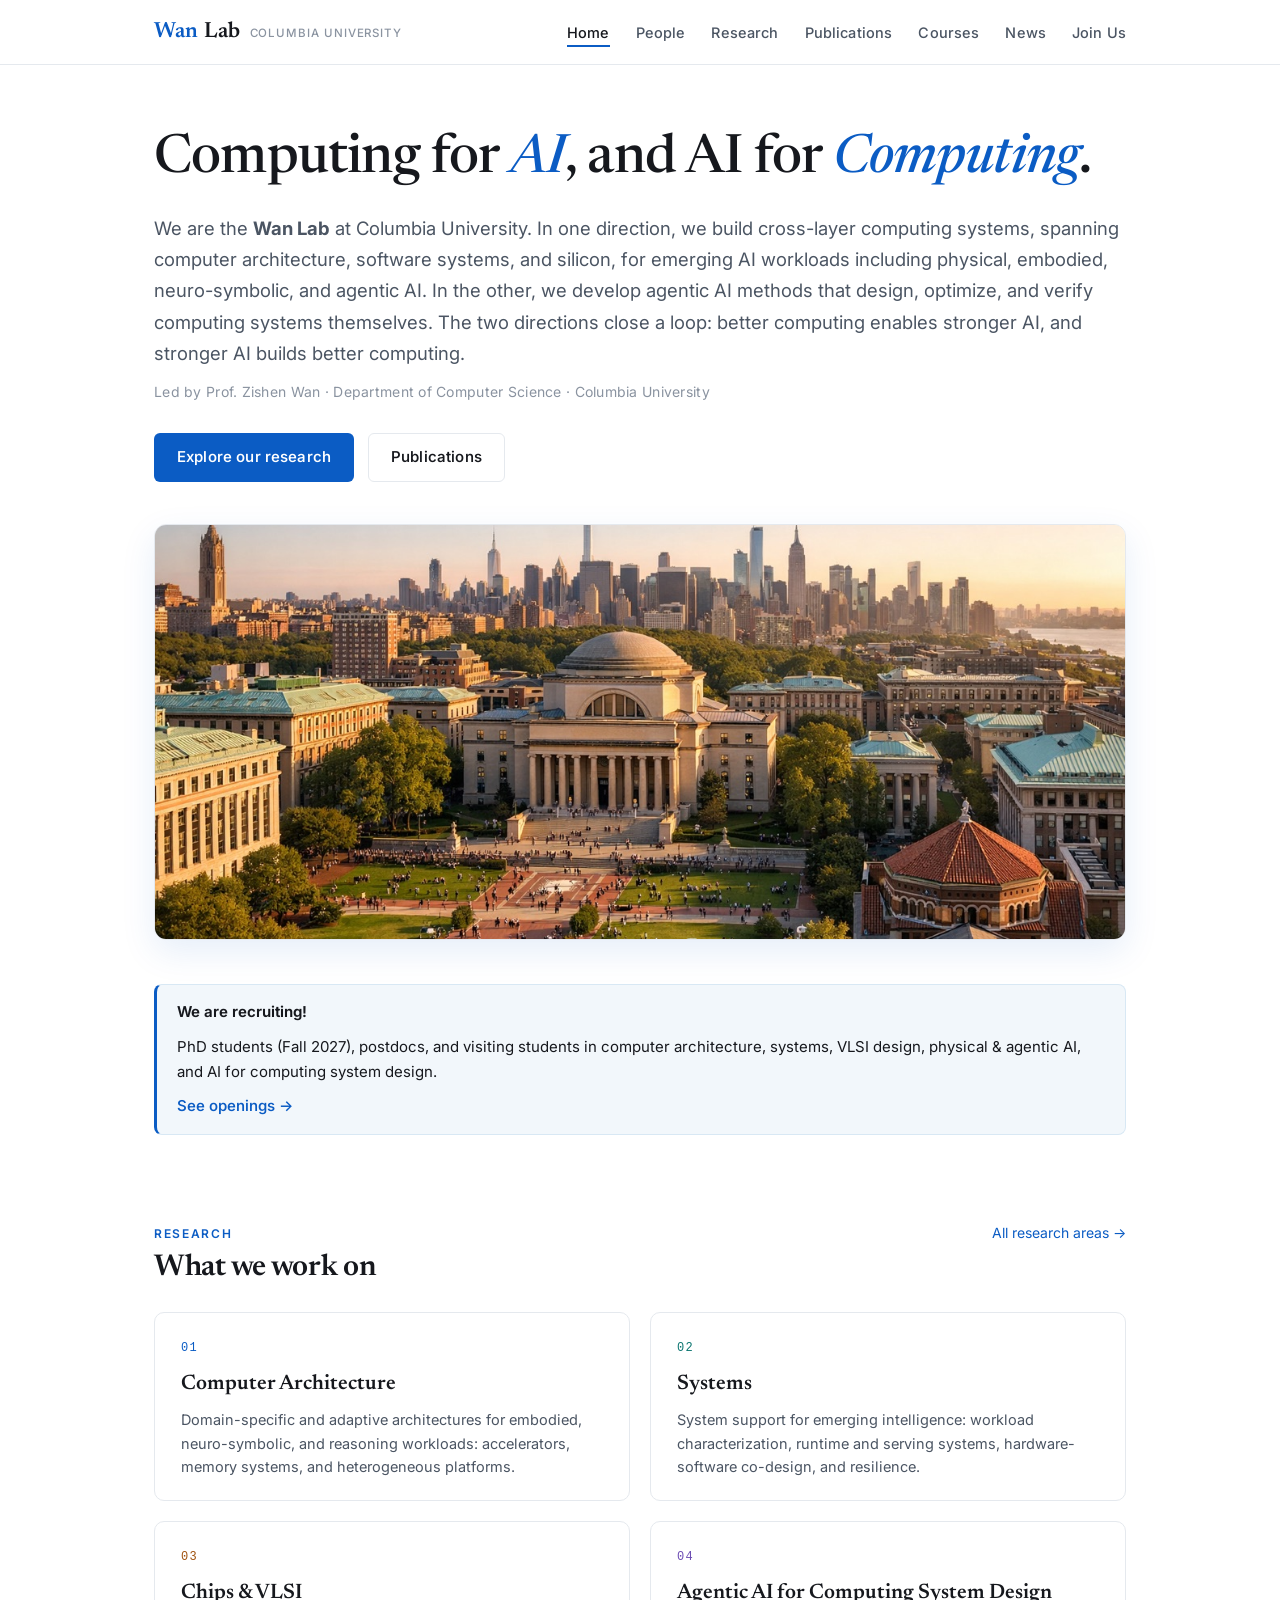
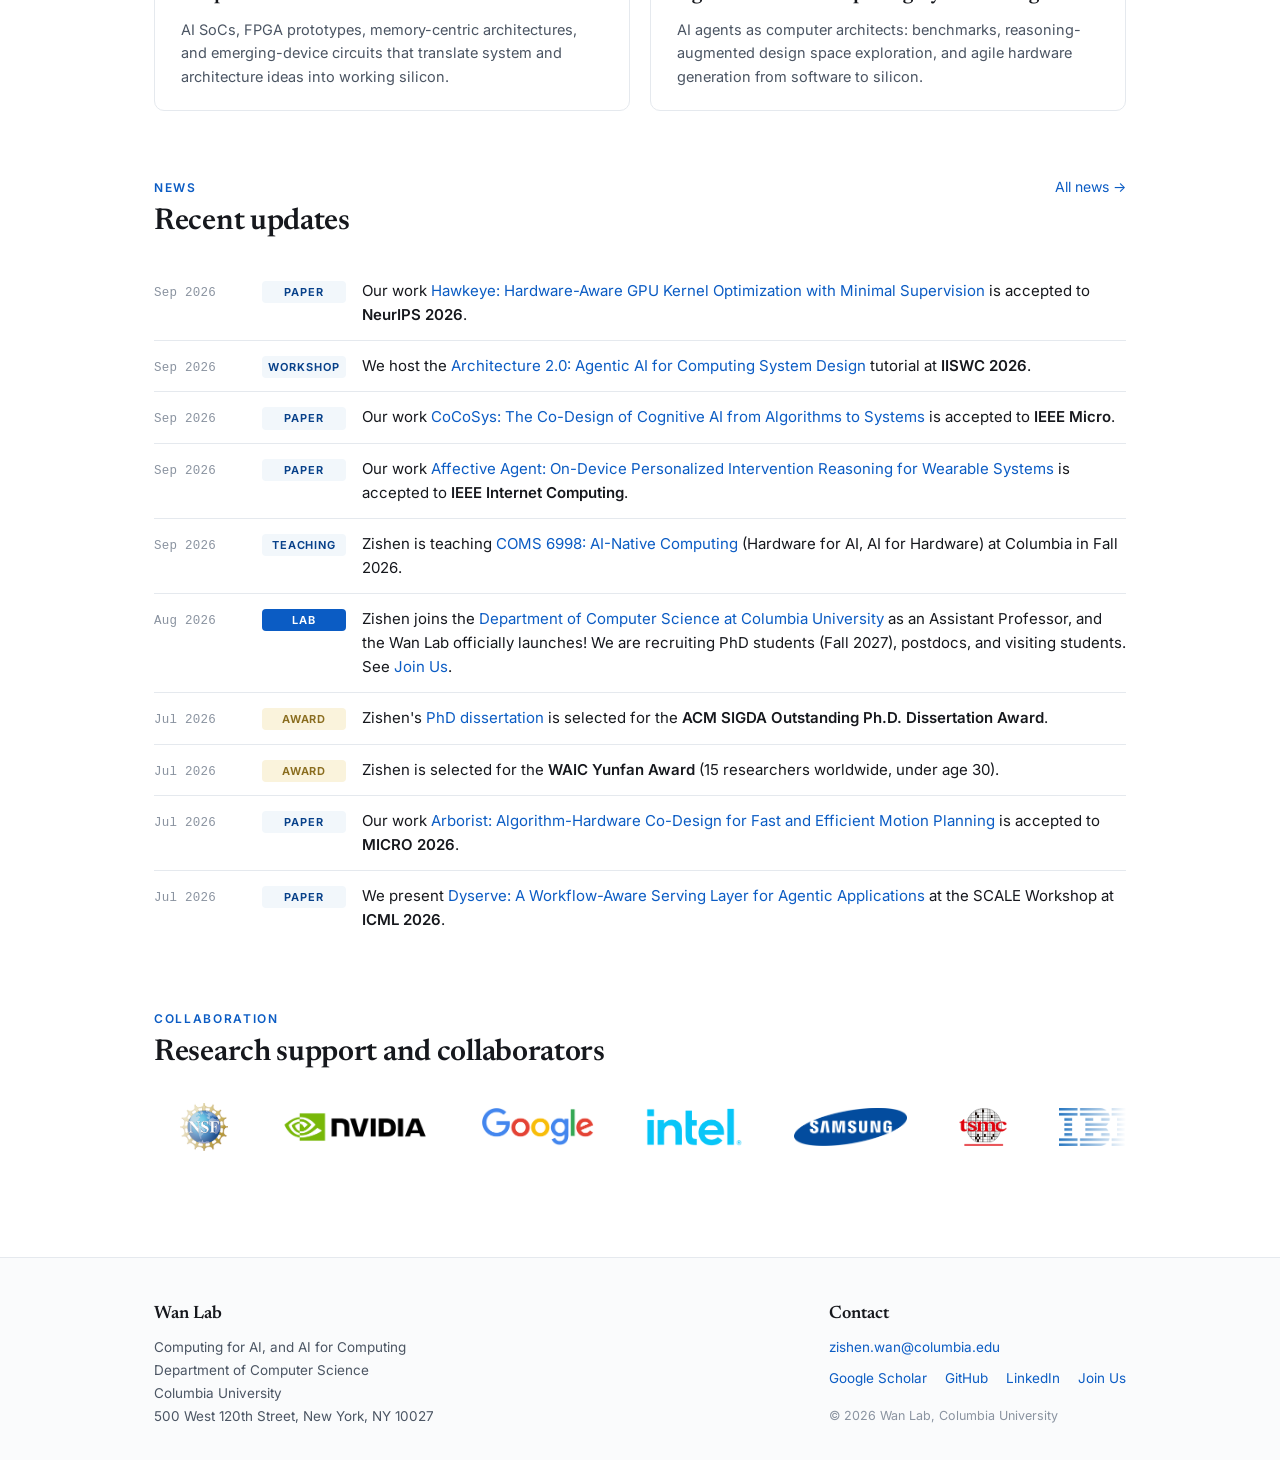
==== commit 6e124d06: "Home page shows ten news items Also reword the IISWC tutorial item to "We host the".  Co-Authored-By" ====
--- a/index.html
+++ b/index.html
@@ -13,7 +13,7 @@
   <link rel="preconnect" href="https://fonts.googleapis.com">
   <link rel="preconnect" href="https://fonts.gstatic.com" crossorigin>
   <link href="https://fonts.googleapis.com/css2?family=Inter:wght@400;500;600;700&family=Newsreader:ital,opsz,wght@0,6..72,400;0,6..72,500;0,6..72,600;1,6..72,400;1,6..72,500&display=swap" rel="stylesheet">
-  <link rel="stylesheet" href="css/site.css?v=20260921">
+  <link rel="stylesheet" href="css/site.css?v=20261008">
   <!-- Google tag (gtag.js) -->
   <script async src="https://www.googletagmanager.com/gtag/js?id=G-EWSWCE7MTD"></script>
   <script>
@@ -90,9 +90,9 @@
     </section>
   </main>
 
-  <script src="data/site.js?v=20260909"></script>
-  <script src="data/research.js?v=20260924"></script>
-  <script src="data/news.js?v=20260924"></script>
-  <script src="js/render.js?v=20260921"></script>
+  <script src="data/site.js?v=20261008"></script>
+  <script src="data/research.js?v=20261008"></script>
+  <script src="data/news.js?v=20261023"></script>
+  <script src="js/render.js?v=20261023"></script>
 </body>
 </html>
--- a/css/site.css
+++ b/css/site.css
@@ -471,7 +471,25 @@
 }
 .person .person-edu { font-size: 12.5px; color: var(--ink-faint); margin-bottom: 6px; }
 .person .person-interests { font-size: 13px; color: var(--ink-soft); }
-.person .person-links { margin-top: 8px; font-size: 13px; display: flex; justify-content: center; gap: 10px; flex-wrap: wrap; }
+.person .person-links { margin-top: 10px; display: flex; justify-content: center; gap: 8px; flex-wrap: wrap; }
+.icon-link {
+  --ic: var(--ink-faint);
+  display: inline-flex; align-items: center; justify-content: center;
+  width: 30px; height: 30px; border-radius: 50%;
+  border: 1px solid var(--line); background: #fff; color: var(--ic);
+  transition: border-color 0.15s ease, background-color 0.15s ease;
+}
+/* brand colors per destination */
+.icon-link.is-site { --ic: var(--accent); }
+.icon-link.is-linkedin { --ic: #0a66c2; }
+.icon-link.is-scholar { --ic: #4285f4; }
+.icon-link.is-email { --ic: var(--accent); }
+.icon-link:hover {
+  text-decoration: none; color: var(--ic);
+  border-color: color-mix(in srgb, var(--ic) 45%, #fff);
+  background: color-mix(in srgb, var(--ic) 9%, #fff);
+}
+.icon-link svg { width: 15px; height: 15px; display: block; }
 
 .group-note { font-size: 14px; color: var(--ink-faint); margin: -8px 0 16px; }
 
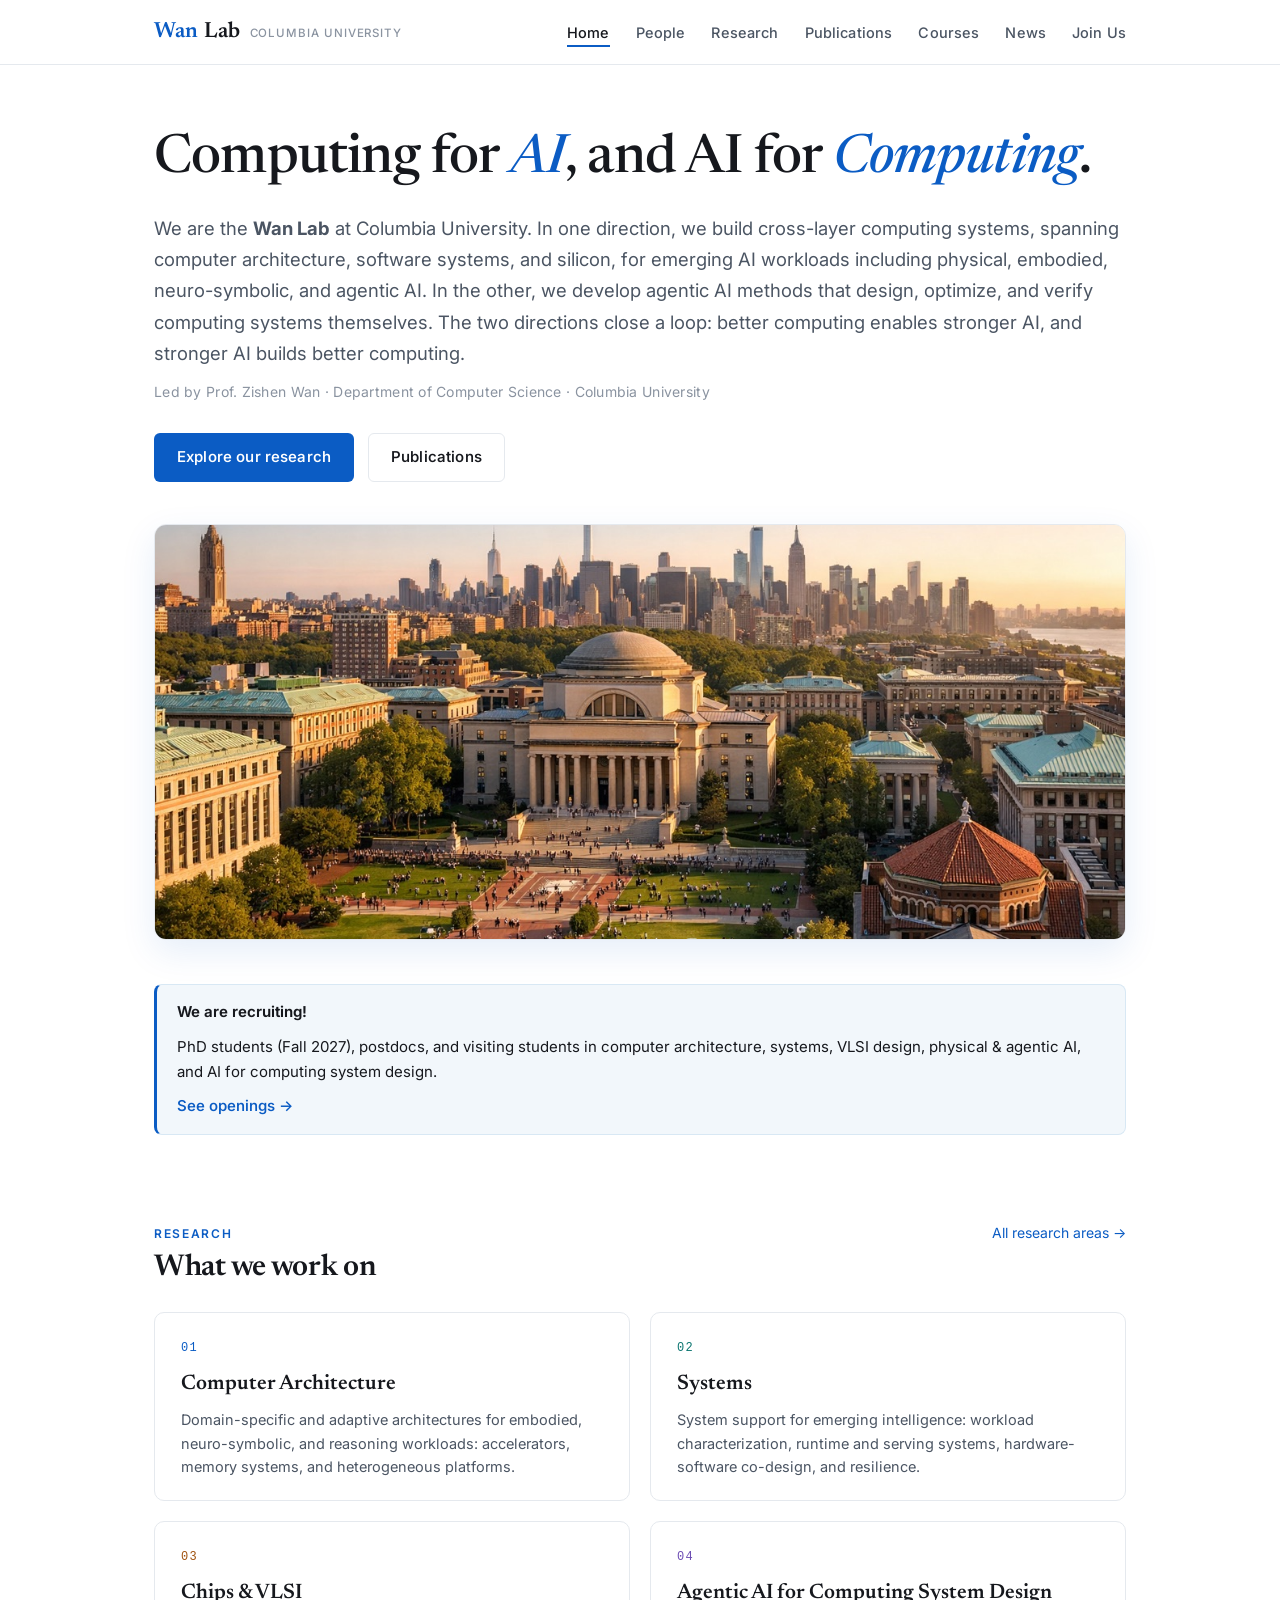
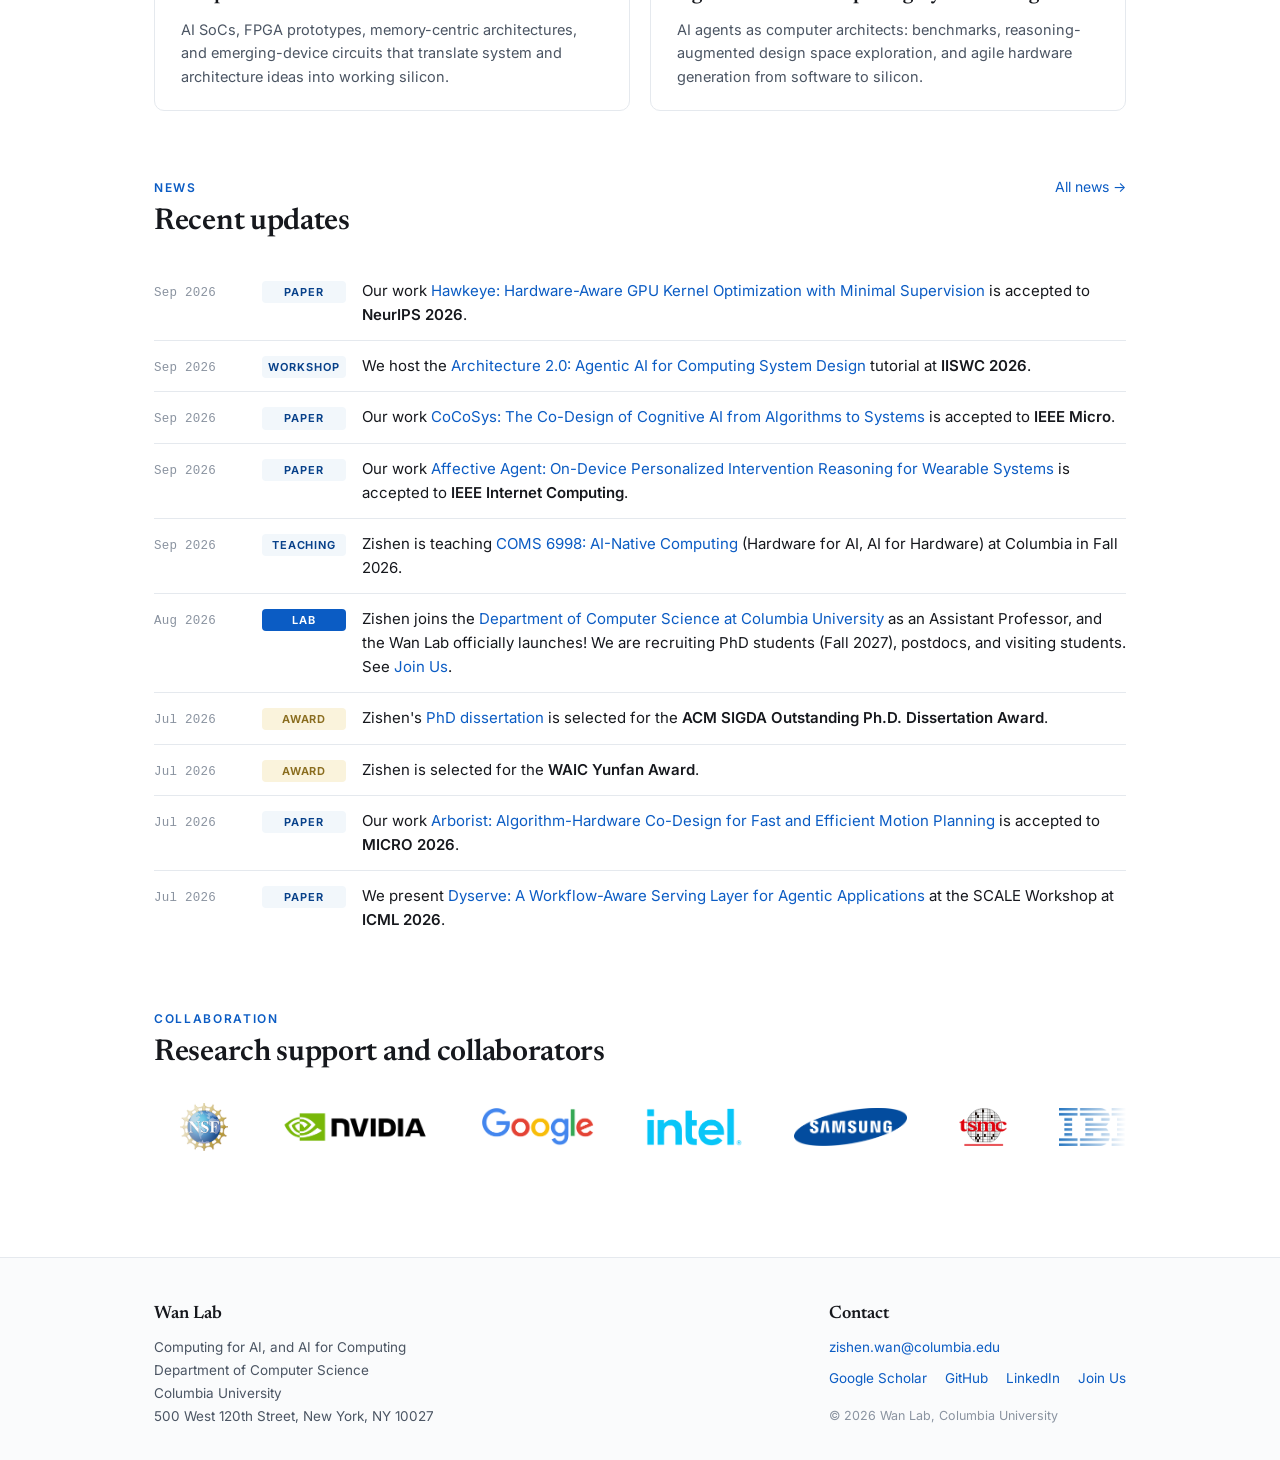
==== commit 932bc046: "Trim the WAIC Yunfan Award news item Co-Authored-By: Claude Opus 5 <noreply@anthropic.com>" ====
--- a/index.html
+++ b/index.html
@@ -92,7 +92,7 @@
 
   <script src="data/site.js?v=20261008"></script>
   <script src="data/research.js?v=20261008"></script>
-  <script src="data/news.js?v=20261023"></script>
+  <script src="data/news.js?v=20261024"></script>
   <script src="js/render.js?v=20261023"></script>
 </body>
 </html>
